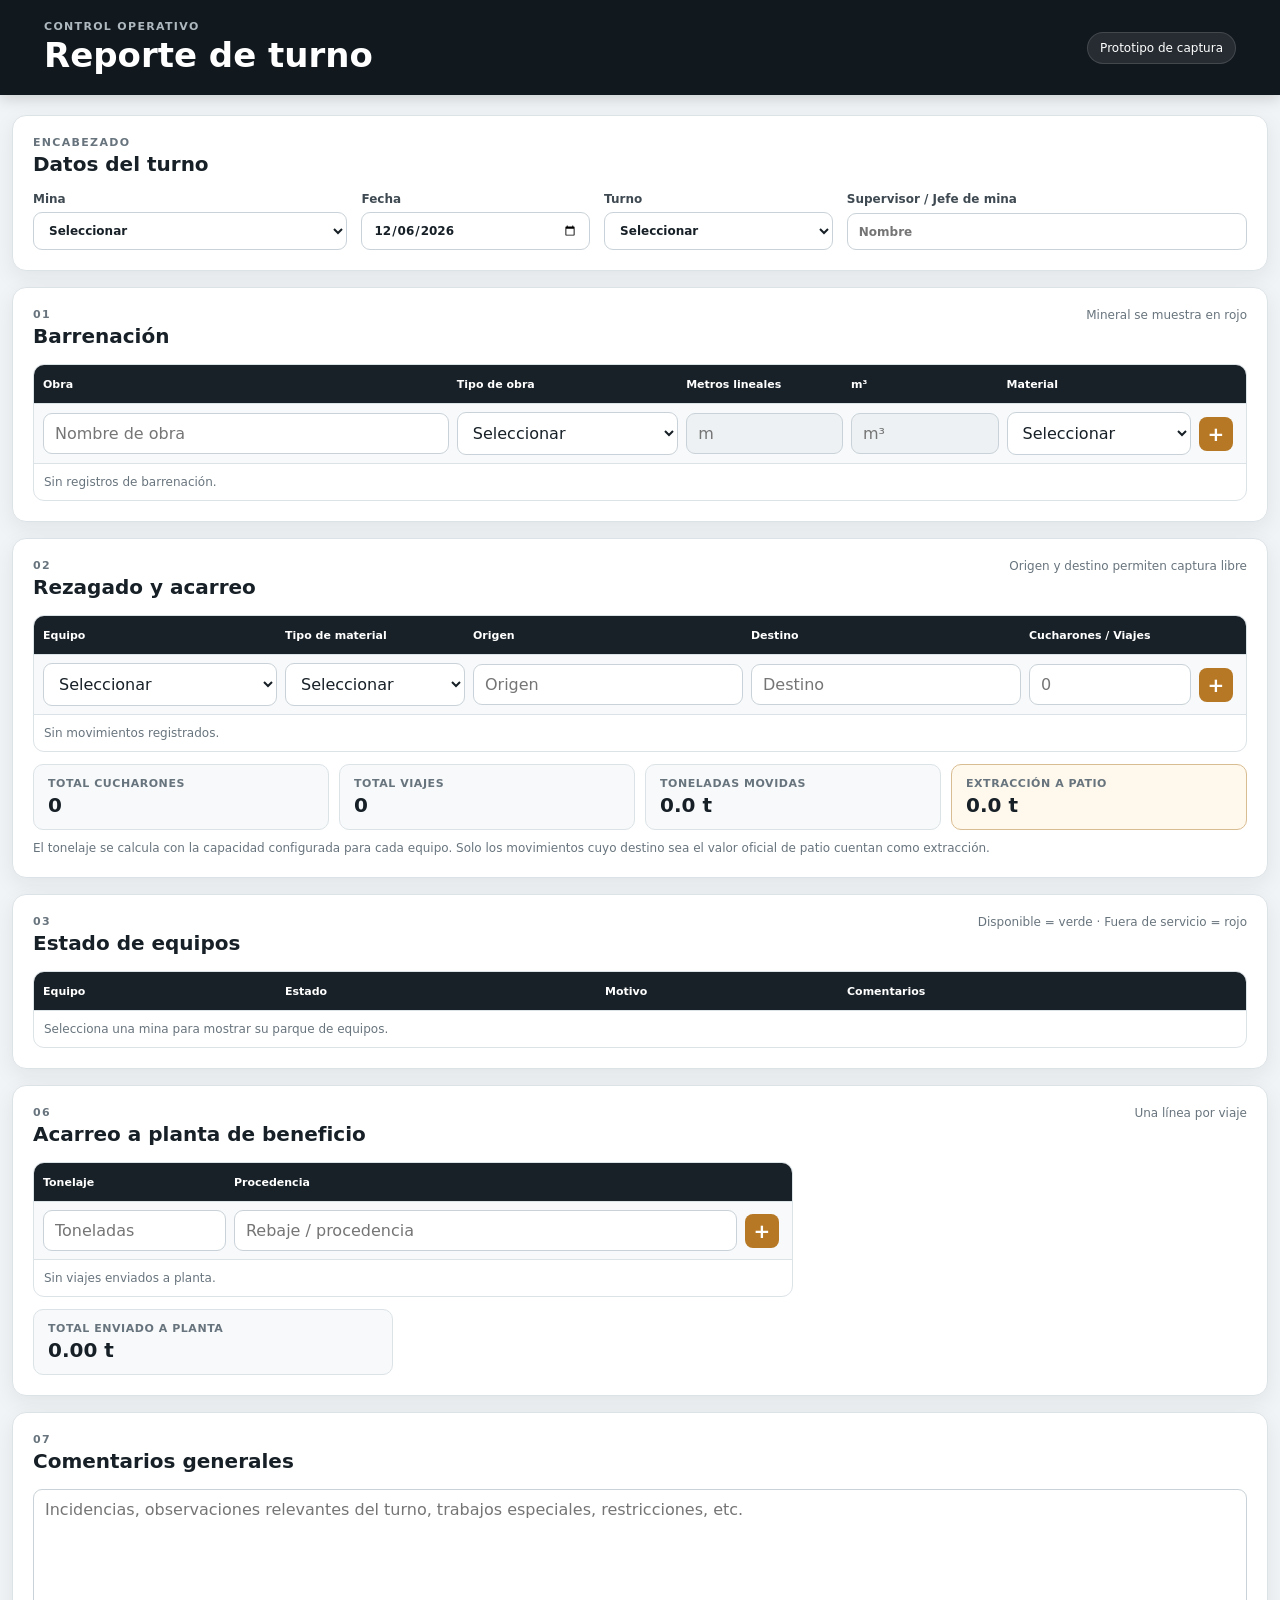
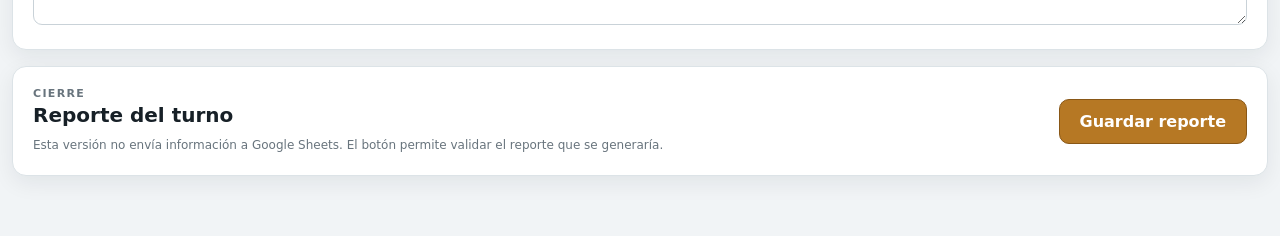
==== index.html @ 36361450 "Add files via upload" ====
<!DOCTYPE html>
<html lang="es">
<head>
  <meta charset="UTF-8" />
  <meta name="viewport" content="width=device-width, initial-scale=1.0" />
  <title>Reporte Operativo Mina</title>
  <link rel="stylesheet" href="style.css" />
</head>
<body>
  <header class="topbar">
    <div>
      <p class="eyebrow">Control operativo</p>
      <h1>Reporte de turno</h1>
    </div>
    <div class="status-pill">Prototipo de captura</div>
  </header>

  <main class="container">
    <form id="shiftReport">
      <section class="card">
        <div class="section-title">
          <div>
            <p class="eyebrow">Encabezado</p>
            <h2>Datos del turno</h2>
          </div>
        </div>

        <div class="grid four">
          <label>
            Mina
            <select id="mina" name="mina" required>
              <option value="">Seleccionar</option>
              <option value="Santa Maria">Santa Maria</option>
              <option value="Unificación/Hallazgo">Unificación/Hallazgo</option>
            </select>
          </label>

          <label>
            Fecha
            <input id="fecha" name="fecha" type="date" required />
          </label>

          <label>
            Turno
            <select id="turno" name="turno" required>
              <option value="">Seleccionar</option>
              <option value="Primero">Primero</option>
              <option value="Segundo">Segundo</option>
              <option value="Tercero">Tercero</option>
            </select>
          </label>

          <label>
            Supervisor / Jefe de mina
            <input id="responsable" name="responsable" type="text" required placeholder="Nombre" />
          </label>
        </div>
      </section>

      <section class="card">
        <div class="section-title">
          <div>
            <p class="eyebrow">01</p>
            <h2>Barrenación</h2>
          </div>
          <span class="section-note">Mineral se muestra en rojo</span>
        </div>

        <div class="capture-table">
          <div class="table-head drilling-grid">
            <span>Obra</span>
            <span>Tipo de obra</span>
            <span>Metros lineales</span>
            <span>m³</span>
            <span>Material</span>
            <span></span>
          </div>

          <div class="entry-row drilling-grid" id="drillingEntry">
            <div class="autocomplete-wrap">
              <input id="drillObra" type="text" list="obrasCatalogo" placeholder="Nombre de obra" autocomplete="off" />
            </div>

            <select id="drillTipo">
              <option value="">Seleccionar</option>
              <option>Cuele</option>
              <option>Contrapozo</option>
              <option>Tumbe</option>
              <option>Desborde</option>
            </select>

            <input id="drillMl" type="number" min="0" step="0.01" placeholder="m" disabled />
            <input id="drillM3" type="number" min="0" step="0.01" placeholder="m³" disabled />

            <select id="drillMaterial">
              <option value="">Seleccionar</option>
              <option value="Mineral">Mineral</option>
              <option value="Tepetate">Tepetate</option>
            </select>

            <button id="addDrilling" class="icon-button add" type="button" aria-label="Agregar barrenación">+</button>
          </div>

          <div id="drillingRows" class="data-rows"></div>
        </div>

        <datalist id="obrasCatalogo"></datalist>
      </section>

      <section class="card">
        <div class="section-title">
          <div>
            <p class="eyebrow">02</p>
            <h2>Rezagado y acarreo</h2>
          </div>
          <span class="section-note">Origen y destino permiten captura libre</span>
        </div>

        <div class="capture-table">
          <div class="table-head haul-grid">
            <span>Equipo</span>
            <span>Tipo de material</span>
            <span>Origen</span>
            <span>Destino</span>
            <span>Cucharones / Viajes</span>
            <span></span>
          </div>

          <div class="entry-row haul-grid" id="haulEntry">
            <select id="haulEquipo">
              <option value="">Seleccionar</option>
            </select>

            <select id="haulMaterial">
              <option value="">Seleccionar</option>
              <option value="Mineral">Mineral</option>
              <option value="Tepetate">Tepetate</option>
            </select>

            <input id="haulOrigen" type="text" list="lugaresCatalogo" placeholder="Origen" autocomplete="off" />
            <input id="haulDestino" type="text" list="lugaresCatalogo" placeholder="Destino" autocomplete="off" />
            <input id="haulMovimientos" type="number" min="1" step="1" placeholder="0" />
            <button id="addHaul" class="icon-button add" type="button" aria-label="Agregar movimiento">+</button>
          </div>

          <div id="haulRows" class="data-rows"></div>
        </div>

        <datalist id="lugaresCatalogo"></datalist>

        <div class="totals-row">
          <div>
            <span>Total cucharones</span>
            <strong id="totalBuckets">0</strong>
          </div>
          <div>
            <span>Total viajes</span>
            <strong id="totalTrips">0</strong>
          </div>
          <div>
            <span>Toneladas movidas</span>
            <strong id="totalMovedTons">0.0 t</strong>
          </div>
          <div class="extraction-total">
            <span>Extracción a patio</span>
            <strong id="totalExtraction">0.0 t</strong>
          </div>
        </div>

        <p class="helper">
          El tonelaje se calcula con la capacidad configurada para cada equipo. Solo los movimientos cuyo destino sea el valor oficial de patio cuentan como extracción.
        </p>
      </section>

      <section class="card">
        <div class="section-title">
          <div>
            <p class="eyebrow">03</p>
            <h2>Estado de equipos</h2>
          </div>
          <span class="section-note">Disponible = verde · Fuera de servicio = rojo</span>
        </div>

        <div class="equipment-table">
          <div class="table-head equipment-grid">
            <span>Equipo</span>
            <span>Estado</span>
            <span>Motivo</span>
            <span>Comentarios</span>
          </div>
          <div id="equipmentRows"></div>
        </div>
      </section>

      <section id="santaMariaOnly" class="conditional-section hidden">
        <section class="card">
          <div class="section-title">
            <div>
              <p class="eyebrow">04</p>
              <h2>Stope Mate</h2>
            </div>
            <span class="section-note">Solo Santa Maria</span>
          </div>

          <div class="metric-grid">
            <label>
              Metros barrenados en el turno
              <div class="input-unit">
                <input id="stopeTurno" type="number" min="0" step="0.01" placeholder="0.00" />
                <span>m</span>
              </div>
            </label>

            <div class="metric-readonly">
              <span>Acumulado mensual</span>
              <strong id="stopeAcumulado">0.00 m</strong>
              <small>Se calculará desde la base de datos en la versión conectada.</small>
            </div>
          </div>
        </section>

        <section class="card">
          <div class="section-title">
            <div>
              <p class="eyebrow">05</p>
              <h2>Barreno de servicio en superficie</h2>
            </div>
            <span class="section-note">Solo Santa Maria</span>
          </div>

          <div class="metric-grid">
            <label>
              Avance en el turno
              <div class="input-unit">
                <input id="serviceDrillTurno" type="number" min="0" step="0.01" placeholder="0.00" />
                <span>m</span>
              </div>
            </label>

            <div class="metric-readonly">
              <span>Avance acumulado total</span>
              <strong id="serviceDrillAcumulado">0.00 m</strong>
              <small>Se calculará desde la base de datos en la versión conectada.</small>
            </div>
          </div>
        </section>
      </section>

      <section class="card">
        <div class="section-title">
          <div>
            <p class="eyebrow">06</p>
            <h2>Acarreo a planta de beneficio</h2>
          </div>
          <span class="section-note">Una línea por viaje</span>
        </div>

        <div class="capture-table plant-table">
          <div class="table-head plant-grid">
            <span>Tonelaje</span>
            <span>Procedencia</span>
            <span></span>
          </div>

          <div class="entry-row plant-grid">
            <input id="plantTons" type="number" min="0" step="0.01" placeholder="Toneladas" />
            <input id="plantOrigin" type="text" list="obrasCatalogo" placeholder="Rebaje / procedencia" autocomplete="off" />
            <button id="addPlantHaul" class="icon-button add" type="button" aria-label="Agregar viaje">+</button>
          </div>

          <div id="plantRows" class="data-rows"></div>
        </div>

        <div class="plant-total">
          <span>Total enviado a planta</span>
          <strong id="plantTotal">0.00 t</strong>
        </div>
      </section>

      <section class="card">
        <div class="section-title">
          <div>
            <p class="eyebrow">07</p>
            <h2>Comentarios generales</h2>
          </div>
        </div>

        <textarea id="generalComments" rows="6" placeholder="Incidencias, observaciones relevantes del turno, trabajos especiales, restricciones, etc."></textarea>
      </section>

      <section class="card save-card">
        <div>
          <p class="eyebrow">Cierre</p>
          <h2>Reporte del turno</h2>
          <p class="helper">Esta versión no envía información a Google Sheets. El botón permite validar el reporte que se generaría.</p>
        </div>
        <button id="saveReport" class="primary" type="submit">Guardar reporte</button>
      </section>
    </form>
  </main>

  <script src="app.js"></script>
</body>
</html>
---- style.css ----
:root {
  --bg: #f1f4f6;
  --surface: #ffffff;
  --surface-soft: #f7f9fa;
  --text: #172027;
  --muted: #68747d;
  --line: #dce3e7;
  --line-strong: #c9d2d8;
  --accent: #b67824;
  --accent-dark: #895716;
  --danger: #b52828;
  --danger-soft: #fff2f2;
  --success: #18743a;
  --success-soft: #eef9f1;
  --mineral: #b51f27;
  --radius: 14px;
  --shadow: 0 7px 22px rgba(21, 32, 40, .07);
}

* {
  box-sizing: border-box;
}

html {
  scroll-behavior: smooth;
}

body {
  margin: 0;
  font-family: Inter, ui-sans-serif, system-ui, -apple-system, BlinkMacSystemFont, "Segoe UI", sans-serif;
  background: var(--bg);
  color: var(--text);
}

button,
input,
select,
textarea {
  font: inherit;
}

button {
  cursor: pointer;
}

.topbar {
  background: #11181e;
  color: #fff;
  padding: 20px clamp(16px, 4vw, 44px);
  display: flex;
  align-items: center;
  justify-content: space-between;
  gap: 18px;
  position: sticky;
  top: 0;
  z-index: 20;
  box-shadow: 0 4px 14px rgba(0,0,0,.15);
}

.topbar h1 {
  margin: 2px 0 0;
  font-size: clamp(23px, 3.6vw, 34px);
}

.eyebrow {
  margin: 0;
  text-transform: uppercase;
  letter-spacing: .12em;
  font-size: 11px;
  color: var(--muted);
  font-weight: 800;
}

.topbar .eyebrow {
  color: #aeb8bf;
}

.status-pill {
  background: rgba(255,255,255,.09);
  border: 1px solid rgba(255,255,255,.13);
  padding: 8px 12px;
  border-radius: 999px;
  font-size: 12px;
  white-space: nowrap;
}

.container {
  width: min(1320px, calc(100% - 24px));
  margin: 20px auto 60px;
}

.card {
  background: var(--surface);
  border: 1px solid var(--line);
  border-radius: var(--radius);
  box-shadow: var(--shadow);
  padding: 20px;
  margin-bottom: 16px;
}

.section-title {
  display: flex;
  align-items: flex-start;
  justify-content: space-between;
  gap: 14px;
  margin-bottom: 16px;
}

.section-title h2,
.save-card h2 {
  margin: 3px 0 0;
  font-size: 20px;
}

.section-note {
  color: var(--muted);
  font-size: 12px;
  text-align: right;
}

.grid {
  display: grid;
  gap: 14px;
}

.grid.four {
  grid-template-columns: 1.1fr .8fr .8fr 1.4fr;
}

label {
  display: grid;
  gap: 6px;
  font-size: 12px;
  font-weight: 800;
  color: #3e4951;
}

input,
select,
textarea {
  width: 100%;
  border: 1px solid var(--line-strong);
  border-radius: 9px;
  padding: 10px 11px;
  background: #fff;
  color: var(--text);
  outline: none;
}

textarea {
  resize: vertical;
}

input:focus,
select:focus,
textarea:focus {
  border-color: var(--accent);
  box-shadow: 0 0 0 3px rgba(182,120,36,.11);
}

input:disabled,
select:disabled {
  background: #edf1f3;
  color: #9ca7ae;
  cursor: not-allowed;
}

.capture-table,
.equipment-table {
  border: 1px solid var(--line);
  border-radius: 11px;
  overflow: hidden;
}

.table-head {
  background: #182127;
  color: white;
  min-height: 38px;
  display: grid;
  align-items: center;
  gap: 8px;
  padding: 7px 9px;
  font-size: 11px;
  font-weight: 800;
}

.entry-row,
.data-row,
.equipment-row {
  display: grid;
  align-items: center;
  gap: 8px;
  padding: 8px 9px;
  border-top: 1px solid var(--line);
}

.entry-row {
  background: var(--surface-soft);
}

.drilling-grid {
  grid-template-columns: minmax(190px, 2.2fr) minmax(120px, 1.2fr) minmax(105px, .85fr) minmax(95px, .8fr) minmax(110px, 1fr) 38px;
}

.haul-grid {
  grid-template-columns: minmax(150px, 1.3fr) minmax(120px, 1fr) minmax(170px, 1.5fr) minmax(170px, 1.5fr) minmax(115px, .9fr) 38px;
}

.equipment-grid {
  grid-template-columns: minmax(150px, 1.2fr) minmax(245px, 1.6fr) minmax(170px, 1.2fr) minmax(220px, 2fr);
}

.plant-grid {
  grid-template-columns: minmax(120px, .8fr) minmax(240px, 2.2fr) 38px;
}

.plant-table {
  max-width: 760px;
}

.data-row {
  background: white;
  font-size: 13px;
}

.data-row.mineral-row {
  color: var(--mineral);
  font-weight: 700;
}

.icon-button {
  width: 34px;
  height: 34px;
  border-radius: 8px;
  display: grid;
  place-items: center;
  font-weight: 900;
  border: none;
}

.icon-button.add {
  background: var(--accent);
  color: white;
  font-size: 20px;
}

.icon-button.delete {
  background: transparent;
  color: var(--danger);
  font-size: 18px;
}

.icon-button:hover {
  filter: brightness(.94);
}

.data-cell-muted {
  color: var(--muted);
}

.totals-row {
  display: grid;
  grid-template-columns: repeat(4, 1fr);
  gap: 10px;
  margin-top: 12px;
}

.totals-row > div,
.plant-total,
.metric-readonly {
  border: 1px solid var(--line);
  border-radius: 10px;
  background: var(--surface-soft);
  padding: 12px 14px;
}

.totals-row span,
.plant-total span,
.metric-readonly span {
  display: block;
  color: var(--muted);
  font-size: 11px;
  font-weight: 800;
  text-transform: uppercase;
  letter-spacing: .05em;
}

.totals-row strong,
.plant-total strong,
.metric-readonly strong {
  display: block;
  margin-top: 3px;
  font-size: 20px;
}

.extraction-total {
  border-color: #d9bd92 !important;
  background: #fff8ec !important;
}

.helper {
  color: var(--muted);
  font-size: 12px;
  margin: 10px 0 0;
  line-height: 1.45;
}

.radio-group {
  display: flex;
  flex-wrap: wrap;
  gap: 12px;
}

.radio-option {
  display: inline-flex;
  align-items: center;
  gap: 5px;
  font-size: 12px;
  font-weight: 800;
  cursor: pointer;
}

.radio-option input {
  width: auto;
  margin: 0;
}

.equipment-row {
  transition: background .15s ease, color .15s ease;
}

.equipment-row.available {
  background: var(--success-soft);
  color: var(--success);
}

.equipment-row.out {
  background: var(--danger-soft);
  color: var(--danger);
}

.equipment-row .equipment-name {
  font-weight: 900;
}

.equipment-row.available select,
.equipment-row.available input,
.equipment-row.out select,
.equipment-row.out input {
  color: inherit;
}

.metric-grid {
  display: grid;
  grid-template-columns: minmax(220px, 1fr) minmax(220px, 1fr);
  gap: 14px;
  max-width: 760px;
}

.input-unit {
  display: flex;
  align-items: stretch;
}

.input-unit input {
  border-radius: 9px 0 0 9px;
}

.input-unit span {
  display: grid;
  place-items: center;
  min-width: 46px;
  padding: 0 10px;
  border: 1px solid var(--line-strong);
  border-left: 0;
  border-radius: 0 9px 9px 0;
  background: #eef2f4;
  color: var(--muted);
}

.metric-readonly small {
  display: block;
  margin-top: 4px;
  color: var(--muted);
  line-height: 1.35;
}

.plant-total {
  max-width: 360px;
  margin-top: 12px;
}

.save-card {
  display: flex;
  justify-content: space-between;
  align-items: center;
  gap: 18px;
}

.primary {
  border: 1px solid var(--accent-dark);
  background: var(--accent);
  color: white;
  border-radius: 10px;
  padding: 12px 20px;
  font-weight: 900;
  min-width: 180px;
}

.primary:hover {
  background: var(--accent-dark);
}

.hidden {
  display: none !important;
}

.empty-state {
  color: var(--muted);
  font-size: 12px;
  padding: 11px 10px;
  border-top: 1px solid var(--line);
}

@media (max-width: 980px) {
  .grid.four {
    grid-template-columns: repeat(2, 1fr);
  }

  .capture-table,
  .equipment-table {
    overflow-x: auto;
  }

  .drilling-grid {
    min-width: 900px;
  }

  .haul-grid {
    min-width: 1040px;
  }

  .equipment-grid {
    min-width: 900px;
  }

  .totals-row {
    grid-template-columns: repeat(2, 1fr);
  }
}

@media (max-width: 620px) {
  .topbar {
    position: static;
    align-items: flex-start;
  }

  .container {
    width: min(100% - 16px, 1320px);
    margin-top: 10px;
  }

  .card {
    padding: 14px;
    border-radius: 11px;
  }

  .grid.four,
  .metric-grid,
  .totals-row {
    grid-template-columns: 1fr;
  }

  .section-title {
    align-items: flex-start;
    flex-direction: column;
  }

  .section-note {
    text-align: left;
  }

  .save-card {
    align-items: stretch;
    flex-direction: column;
  }

  .primary {
    width: 100%;
  }

  .status-pill {
    display: none;
  }
}
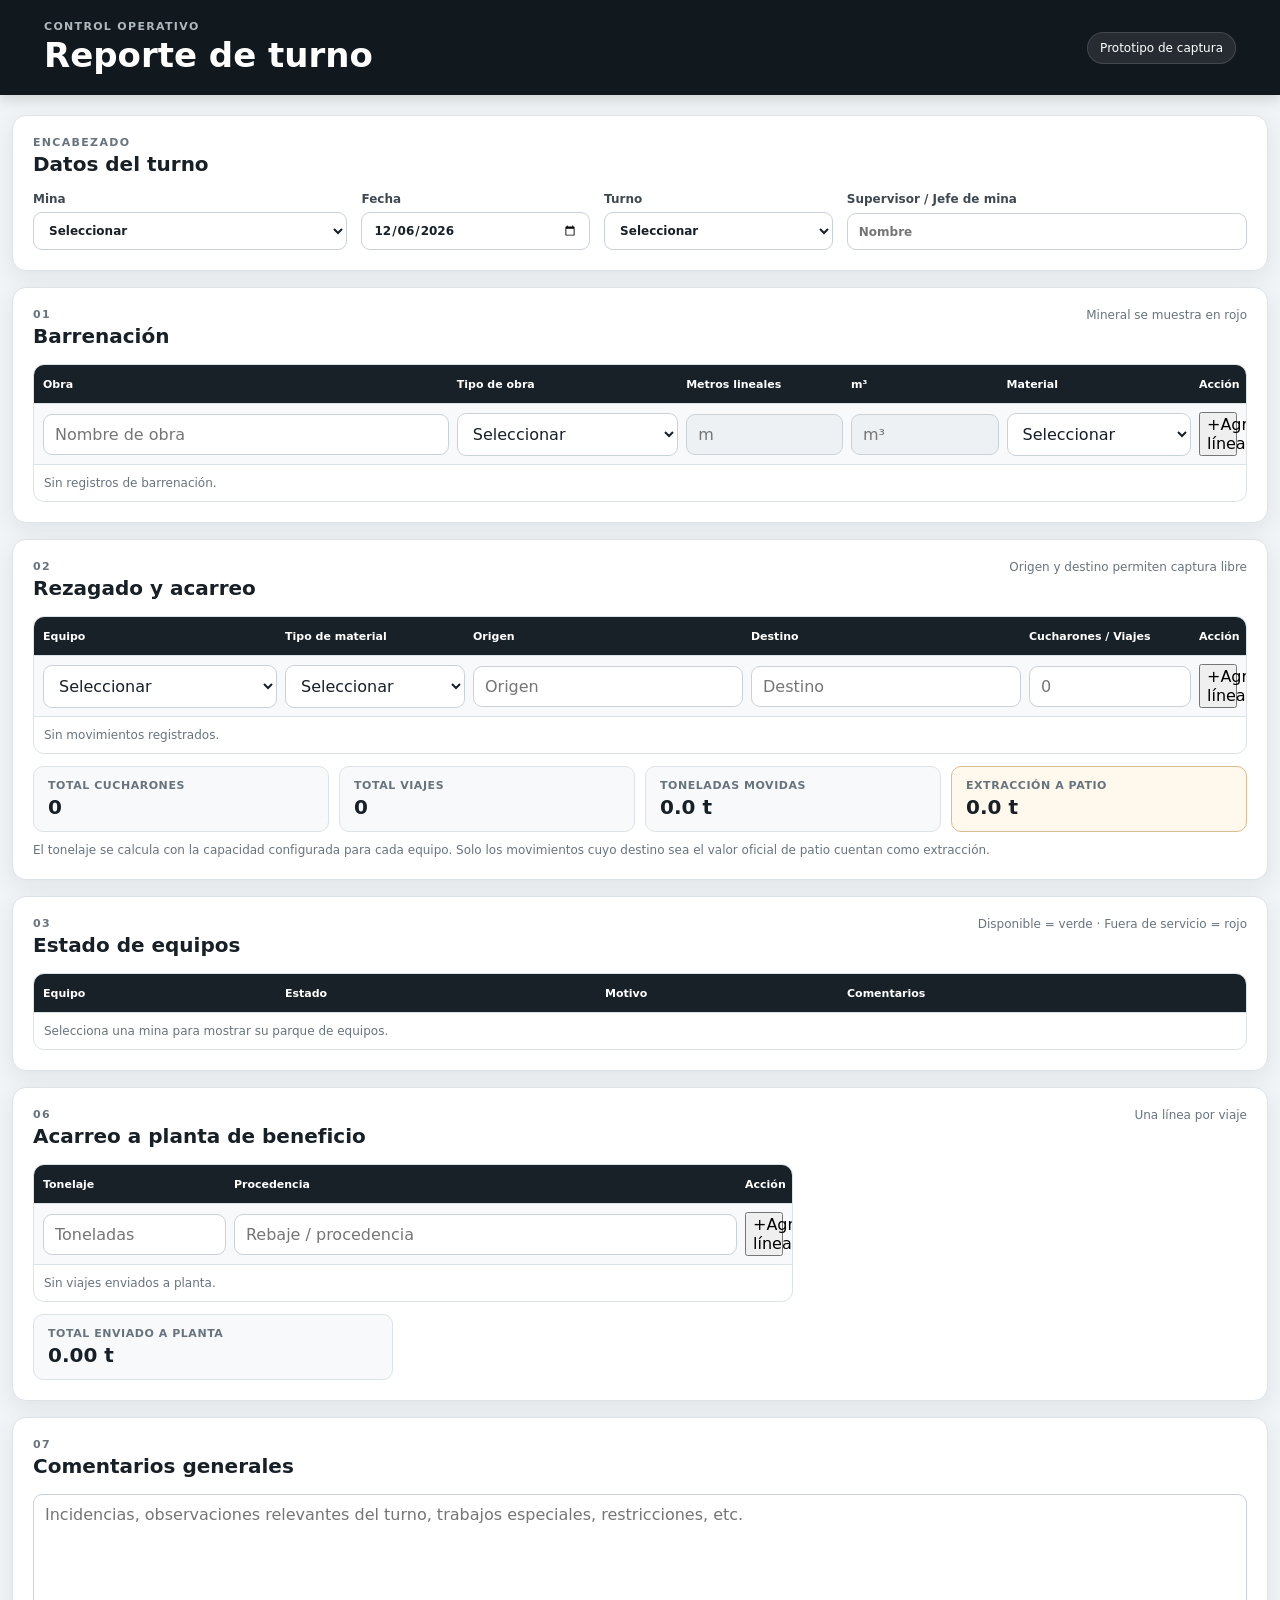
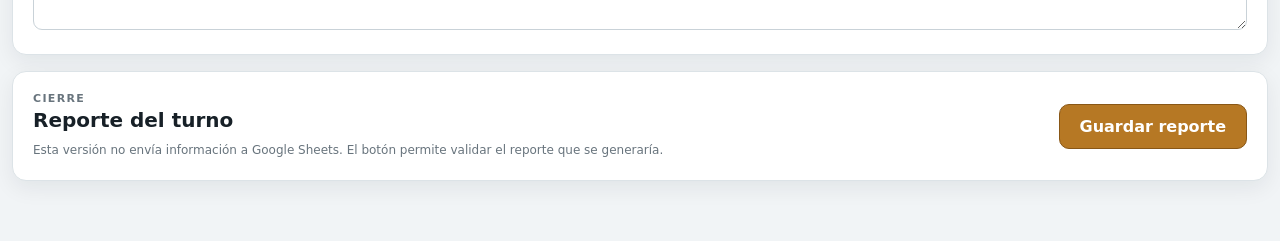
==== commit b2a123bd: "Update index.html" ====
--- a/index.html
+++ b/index.html
@@ -4,7 +4,7 @@
   <meta charset="UTF-8" />
   <meta name="viewport" content="width=device-width, initial-scale=1.0" />
   <title>Reporte Operativo Mina</title>
-  <link rel="stylesheet" href="style.css" />
+  <link rel="stylesheet" href="style.css?v=3" />
 </head>
 <body>
   <header class="topbar">
@@ -73,7 +73,7 @@
             <span>Metros lineales</span>
             <span>m³</span>
             <span>Material</span>
-            <span></span>
+            <span>Acción</span>
           </div>
 
           <div class="entry-row drilling-grid" id="drillingEntry">
@@ -98,7 +98,7 @@
               <option value="Tepetate">Tepetate</option>
             </select>
 
-            <button id="addDrilling" class="icon-button add" type="button" aria-label="Agregar barrenación">+</button>
+            <button id="addDrilling" class="add-line-button" type="button"><span class="plus">+</span><span>Agregar línea</span></button>
           </div>
 
           <div id="drillingRows" class="data-rows"></div>
@@ -123,7 +123,7 @@
             <span>Origen</span>
             <span>Destino</span>
             <span>Cucharones / Viajes</span>
-            <span></span>
+            <span>Acción</span>
           </div>
 
           <div class="entry-row haul-grid" id="haulEntry">
@@ -140,7 +140,7 @@
             <input id="haulOrigen" type="text" list="lugaresCatalogo" placeholder="Origen" autocomplete="off" />
             <input id="haulDestino" type="text" list="lugaresCatalogo" placeholder="Destino" autocomplete="off" />
             <input id="haulMovimientos" type="number" min="1" step="1" placeholder="0" />
-            <button id="addHaul" class="icon-button add" type="button" aria-label="Agregar movimiento">+</button>
+            <button id="addHaul" class="add-line-button" type="button"><span class="plus">+</span><span>Agregar línea</span></button>
           </div>
 
           <div id="haulRows" class="data-rows"></div>
@@ -259,13 +259,13 @@
           <div class="table-head plant-grid">
             <span>Tonelaje</span>
             <span>Procedencia</span>
-            <span></span>
+            <span>Acción</span>
           </div>
 
           <div class="entry-row plant-grid">
             <input id="plantTons" type="number" min="0" step="0.01" placeholder="Toneladas" />
             <input id="plantOrigin" type="text" list="obrasCatalogo" placeholder="Rebaje / procedencia" autocomplete="off" />
-            <button id="addPlantHaul" class="icon-button add" type="button" aria-label="Agregar viaje">+</button>
+            <button id="addPlantHaul" class="add-line-button" type="button"><span class="plus">+</span><span>Agregar línea</span></button>
           </div>
 
           <div id="plantRows" class="data-rows"></div>
@@ -299,6 +299,6 @@
     </form>
   </main>
 
-  <script src="app.js"></script>
+  <script src="app.js?v=3"></script>
 </body>
 </html>
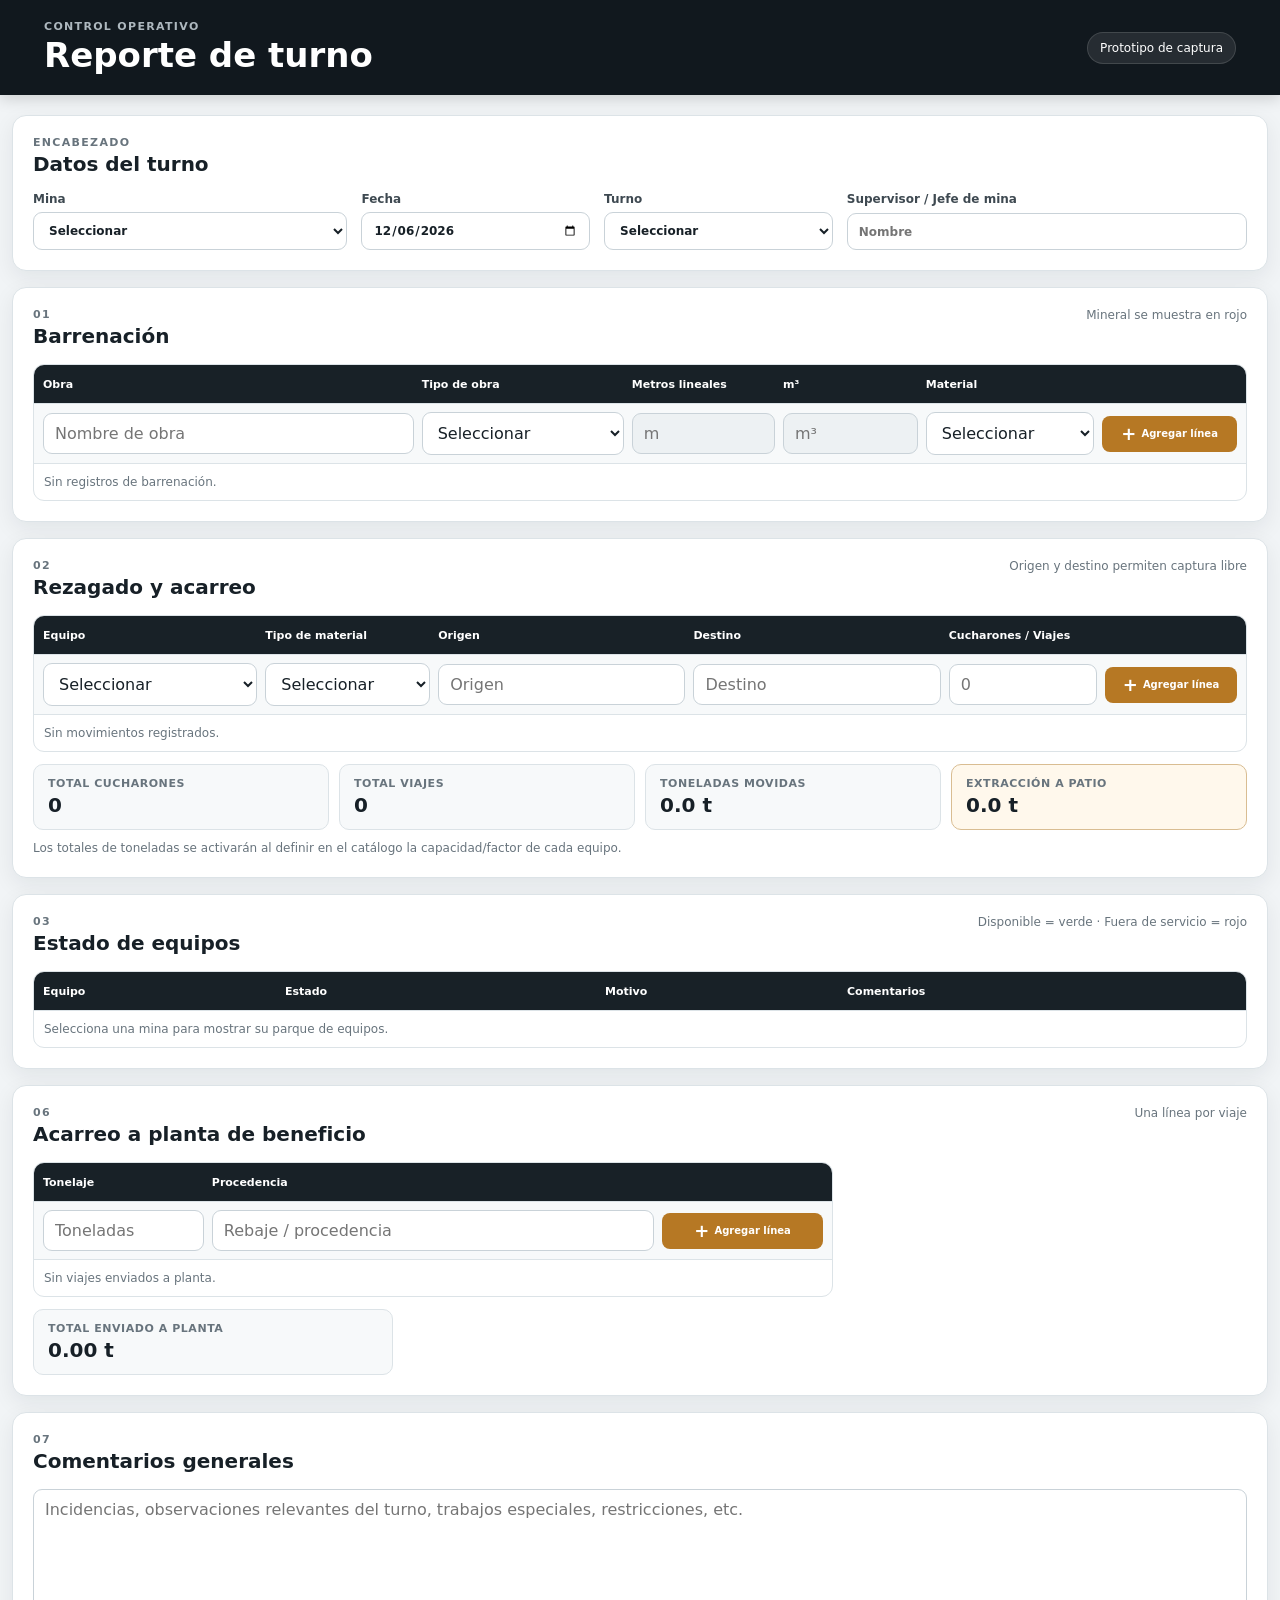
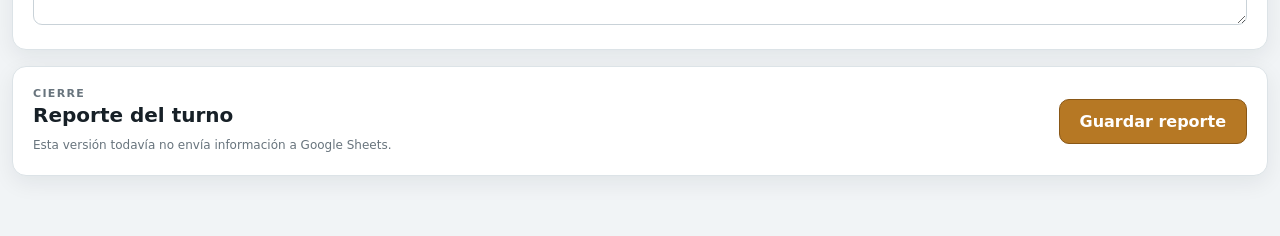
==== commit f5da2220: "Add files via upload" ====
--- a/index.html
+++ b/index.html
@@ -4,7 +4,7 @@
   <meta charset="UTF-8" />
   <meta name="viewport" content="width=device-width, initial-scale=1.0" />
   <title>Reporte Operativo Mina</title>
-  <link rel="stylesheet" href="style.css?v=3" />
+  <link rel="stylesheet" href="style.css?v=4" />
 </head>
 <body>
   <header class="topbar">
@@ -73,13 +73,11 @@
             <span>Metros lineales</span>
             <span>m³</span>
             <span>Material</span>
-            <span>Acción</span>
+            <span></span>
           </div>
 
           <div class="entry-row drilling-grid" id="drillingEntry">
-            <div class="autocomplete-wrap">
-              <input id="drillObra" type="text" list="obrasCatalogo" placeholder="Nombre de obra" autocomplete="off" />
-            </div>
+            <input id="drillObra" type="text" list="obrasCatalogo" placeholder="Nombre de obra" autocomplete="off" />
 
             <select id="drillTipo">
               <option value="">Seleccionar</option>
@@ -98,7 +96,10 @@
               <option value="Tepetate">Tepetate</option>
             </select>
 
-            <button id="addDrilling" class="add-line-button" type="button"><span class="plus">+</span><span>Agregar línea</span></button>
+            <button id="addDrilling" class="add-line-button" type="button">
+              <span class="plus">+</span>
+              <span class="add-label">Agregar línea</span>
+            </button>
           </div>
 
           <div id="drillingRows" class="data-rows"></div>
@@ -123,7 +124,7 @@
             <span>Origen</span>
             <span>Destino</span>
             <span>Cucharones / Viajes</span>
-            <span>Acción</span>
+            <span></span>
           </div>
 
           <div class="entry-row haul-grid" id="haulEntry">
@@ -140,7 +141,11 @@
             <input id="haulOrigen" type="text" list="lugaresCatalogo" placeholder="Origen" autocomplete="off" />
             <input id="haulDestino" type="text" list="lugaresCatalogo" placeholder="Destino" autocomplete="off" />
             <input id="haulMovimientos" type="number" min="1" step="1" placeholder="0" />
-            <button id="addHaul" class="add-line-button" type="button"><span class="plus">+</span><span>Agregar línea</span></button>
+
+            <button id="addHaul" class="add-line-button" type="button">
+              <span class="plus">+</span>
+              <span class="add-label">Agregar línea</span>
+            </button>
           </div>
 
           <div id="haulRows" class="data-rows"></div>
@@ -159,16 +164,16 @@
           </div>
           <div>
             <span>Toneladas movidas</span>
-            <strong id="totalMovedTons">0.0 t</strong>
+            <strong id="totalMovedTons">—</strong>
           </div>
           <div class="extraction-total">
             <span>Extracción a patio</span>
-            <strong id="totalExtraction">0.0 t</strong>
+            <strong id="totalExtraction">—</strong>
           </div>
         </div>
 
         <p class="helper">
-          El tonelaje se calcula con la capacidad configurada para cada equipo. Solo los movimientos cuyo destino sea el valor oficial de patio cuentan como extracción.
+          Los totales de toneladas se activarán al definir en el catálogo la capacidad/factor de cada equipo.
         </p>
       </section>
 
@@ -259,13 +264,17 @@
           <div class="table-head plant-grid">
             <span>Tonelaje</span>
             <span>Procedencia</span>
-            <span>Acción</span>
+            <span></span>
           </div>
 
           <div class="entry-row plant-grid">
             <input id="plantTons" type="number" min="0" step="0.01" placeholder="Toneladas" />
             <input id="plantOrigin" type="text" list="obrasCatalogo" placeholder="Rebaje / procedencia" autocomplete="off" />
-            <button id="addPlantHaul" class="add-line-button" type="button"><span class="plus">+</span><span>Agregar línea</span></button>
+
+            <button id="addPlantHaul" class="add-line-button" type="button">
+              <span class="plus">+</span>
+              <span class="add-label">Agregar línea</span>
+            </button>
           </div>
 
           <div id="plantRows" class="data-rows"></div>
@@ -292,13 +301,13 @@
         <div>
           <p class="eyebrow">Cierre</p>
           <h2>Reporte del turno</h2>
-          <p class="helper">Esta versión no envía información a Google Sheets. El botón permite validar el reporte que se generaría.</p>
+          <p class="helper">Esta versión todavía no envía información a Google Sheets.</p>
         </div>
         <button id="saveReport" class="primary" type="submit">Guardar reporte</button>
       </section>
     </form>
   </main>
 
-  <script src="app.js?v=3"></script>
+  <script src="app.js?v=4"></script>
 </body>
 </html>
--- a/style.css
+++ b/style.css
@@ -17,13 +17,9 @@
   --shadow: 0 7px 22px rgba(21, 32, 40, .07);
 }
 
-* {
-  box-sizing: border-box;
-}
-
-html {
-  scroll-behavior: smooth;
-}
+* { box-sizing: border-box; }
+
+html { scroll-behavior: smooth; }
 
 body {
   margin: 0;
@@ -32,16 +28,8 @@
   color: var(--text);
 }
 
-button,
-input,
-select,
-textarea {
-  font: inherit;
-}
-
-button {
-  cursor: pointer;
-}
+button, input, select, textarea { font: inherit; }
+button { cursor: pointer; }
 
 .topbar {
   background: #11181e;
@@ -71,9 +59,7 @@
   font-weight: 800;
 }
 
-.topbar .eyebrow {
-  color: #aeb8bf;
-}
+.topbar .eyebrow { color: #aeb8bf; }
 
 .status-pill {
   background: rgba(255,255,255,.09);
@@ -106,8 +92,7 @@
   margin-bottom: 16px;
 }
 
-.section-title h2,
-.save-card h2 {
+.section-title h2, .save-card h2 {
   margin: 3px 0 0;
   font-size: 20px;
 }
@@ -135,9 +120,7 @@
   color: #3e4951;
 }
 
-input,
-select,
-textarea {
+input, select, textarea {
   width: 100%;
   border: 1px solid var(--line-strong);
   border-radius: 9px;
@@ -147,29 +130,24 @@
   outline: none;
 }
 
-textarea {
-  resize: vertical;
-}
-
-input:focus,
-select:focus,
-textarea:focus {
+textarea { resize: vertical; }
+
+input:focus, select:focus, textarea:focus {
   border-color: var(--accent);
   box-shadow: 0 0 0 3px rgba(182,120,36,.11);
 }
 
-input:disabled,
-select:disabled {
+input:disabled, select:disabled {
   background: #edf1f3;
   color: #9ca7ae;
   cursor: not-allowed;
 }
 
-.capture-table,
-.equipment-table {
+.capture-table, .equipment-table {
   border: 1px solid var(--line);
   border-radius: 11px;
-  overflow: hidden;
+  overflow-x: auto;
+  overflow-y: hidden;
 }
 
 .table-head {
@@ -184,9 +162,7 @@
   font-weight: 800;
 }
 
-.entry-row,
-.data-row,
-.equipment-row {
+.entry-row, .data-row, .equipment-row {
   display: grid;
   align-items: center;
   gap: 8px;
@@ -194,68 +170,73 @@
   border-top: 1px solid var(--line);
 }
 
-.entry-row {
-  background: var(--surface-soft);
-}
+.entry-row { background: var(--surface-soft); }
 
 .drilling-grid {
-  grid-template-columns: minmax(190px, 2.2fr) minmax(120px, 1.2fr) minmax(105px, .85fr) minmax(95px, .8fr) minmax(110px, 1fr) 38px;
+  grid-template-columns: minmax(190px, 2.2fr) minmax(120px, 1.2fr) minmax(105px, .85fr) minmax(95px, .8fr) minmax(110px, 1fr) minmax(120px, .8fr);
+  min-width: 980px;
 }
 
 .haul-grid {
-  grid-template-columns: minmax(150px, 1.3fr) minmax(120px, 1fr) minmax(170px, 1.5fr) minmax(170px, 1.5fr) minmax(115px, .9fr) 38px;
+  grid-template-columns: minmax(150px, 1.3fr) minmax(120px, 1fr) minmax(170px, 1.5fr) minmax(170px, 1.5fr) minmax(115px, .9fr) minmax(120px, .8fr);
+  min-width: 1080px;
 }
 
 .equipment-grid {
   grid-template-columns: minmax(150px, 1.2fr) minmax(245px, 1.6fr) minmax(170px, 1.2fr) minmax(220px, 2fr);
+  min-width: 900px;
 }
 
 .plant-grid {
-  grid-template-columns: minmax(120px, .8fr) minmax(240px, 2.2fr) 38px;
-}
-
-.plant-table {
-  max-width: 760px;
-}
+  grid-template-columns: minmax(120px, .8fr) minmax(240px, 2.2fr) minmax(120px, .8fr);
+  min-width: 540px;
+}
+
+.plant-table { max-width: 800px; }
 
 .data-row {
   background: white;
   font-size: 13px;
 }
 
-.data-row.mineral-row {
+.data-row.mineral-row,
+.entry-row.mineral-row {
   color: var(--mineral);
   font-weight: 700;
 }
 
-.icon-button {
-  width: 34px;
-  height: 34px;
-  border-radius: 8px;
-  display: grid;
-  place-items: center;
-  font-weight: 900;
+.add-line-button {
   border: none;
-}
-
-.icon-button.add {
   background: var(--accent);
   color: white;
-  font-size: 20px;
-}
-
-.icon-button.delete {
+  border-radius: 8px;
+  min-height: 36px;
+  padding: 7px 9px;
+  display: inline-flex;
+  align-items: center;
+  justify-content: center;
+  gap: 5px;
+  font-weight: 800;
+}
+
+.add-line-button:hover { background: var(--accent-dark); }
+
+.plus {
+  font-size: 18px;
+  line-height: 1;
+}
+
+.add-label {
+  font-size: 10px;
+  white-space: nowrap;
+}
+
+.delete-button {
+  border: none;
   background: transparent;
   color: var(--danger);
-  font-size: 18px;
-}
-
-.icon-button:hover {
-  filter: brightness(.94);
-}
-
-.data-cell-muted {
-  color: var(--muted);
+  font-size: 20px;
+  font-weight: 900;
 }
 
 .totals-row {
@@ -265,18 +246,14 @@
   margin-top: 12px;
 }
 
-.totals-row > div,
-.plant-total,
-.metric-readonly {
+.totals-row > div, .plant-total, .metric-readonly {
   border: 1px solid var(--line);
   border-radius: 10px;
   background: var(--surface-soft);
   padding: 12px 14px;
 }
 
-.totals-row span,
-.plant-total span,
-.metric-readonly span {
+.totals-row span, .plant-total span, .metric-readonly span {
   display: block;
   color: var(--muted);
   font-size: 11px;
@@ -285,9 +262,7 @@
   letter-spacing: .05em;
 }
 
-.totals-row strong,
-.plant-total strong,
-.metric-readonly strong {
+.totals-row strong, .plant-total strong, .metric-readonly strong {
   display: block;
   margin-top: 3px;
   font-size: 20px;
@@ -339,9 +314,7 @@
   color: var(--danger);
 }
 
-.equipment-row .equipment-name {
-  font-weight: 900;
-}
+.equipment-row .equipment-name { font-weight: 900; }
 
 .equipment-row.available select,
 .equipment-row.available input,
@@ -362,9 +335,7 @@
   align-items: stretch;
 }
 
-.input-unit input {
-  border-radius: 9px 0 0 9px;
-}
+.input-unit input { border-radius: 9px 0 0 9px; }
 
 .input-unit span {
   display: grid;
@@ -407,13 +378,9 @@
   min-width: 180px;
 }
 
-.primary:hover {
-  background: var(--accent-dark);
-}
-
-.hidden {
-  display: none !important;
-}
+.primary:hover { background: var(--accent-dark); }
+
+.hidden { display: none !important; }
 
 .empty-state {
   color: var(--muted);
@@ -422,31 +389,19 @@
   border-top: 1px solid var(--line);
 }
 
+.catalog-error {
+  background: #fff1f1;
+  border: 1px solid #e9bebe;
+  color: #8d2020;
+  padding: 10px 12px;
+  border-radius: 9px;
+  margin-bottom: 16px;
+  font-size: 13px;
+}
+
 @media (max-width: 980px) {
-  .grid.four {
-    grid-template-columns: repeat(2, 1fr);
-  }
-
-  .capture-table,
-  .equipment-table {
-    overflow-x: auto;
-  }
-
-  .drilling-grid {
-    min-width: 900px;
-  }
-
-  .haul-grid {
-    min-width: 1040px;
-  }
-
-  .equipment-grid {
-    min-width: 900px;
-  }
-
-  .totals-row {
-    grid-template-columns: repeat(2, 1fr);
-  }
+  .grid.four { grid-template-columns: repeat(2, 1fr); }
+  .totals-row { grid-template-columns: repeat(2, 1fr); }
 }
 
 @media (max-width: 620px) {
@@ -465,9 +420,7 @@
     border-radius: 11px;
   }
 
-  .grid.four,
-  .metric-grid,
-  .totals-row {
+  .grid.four, .metric-grid, .totals-row {
     grid-template-columns: 1fr;
   }
 
@@ -476,20 +429,14 @@
     flex-direction: column;
   }
 
-  .section-note {
-    text-align: left;
-  }
+  .section-note { text-align: left; }
 
   .save-card {
     align-items: stretch;
     flex-direction: column;
   }
 
-  .primary {
-    width: 100%;
-  }
-
-  .status-pill {
-    display: none;
-  }
-}
+  .primary { width: 100%; }
+
+  .status-pill { display: none; }
+}
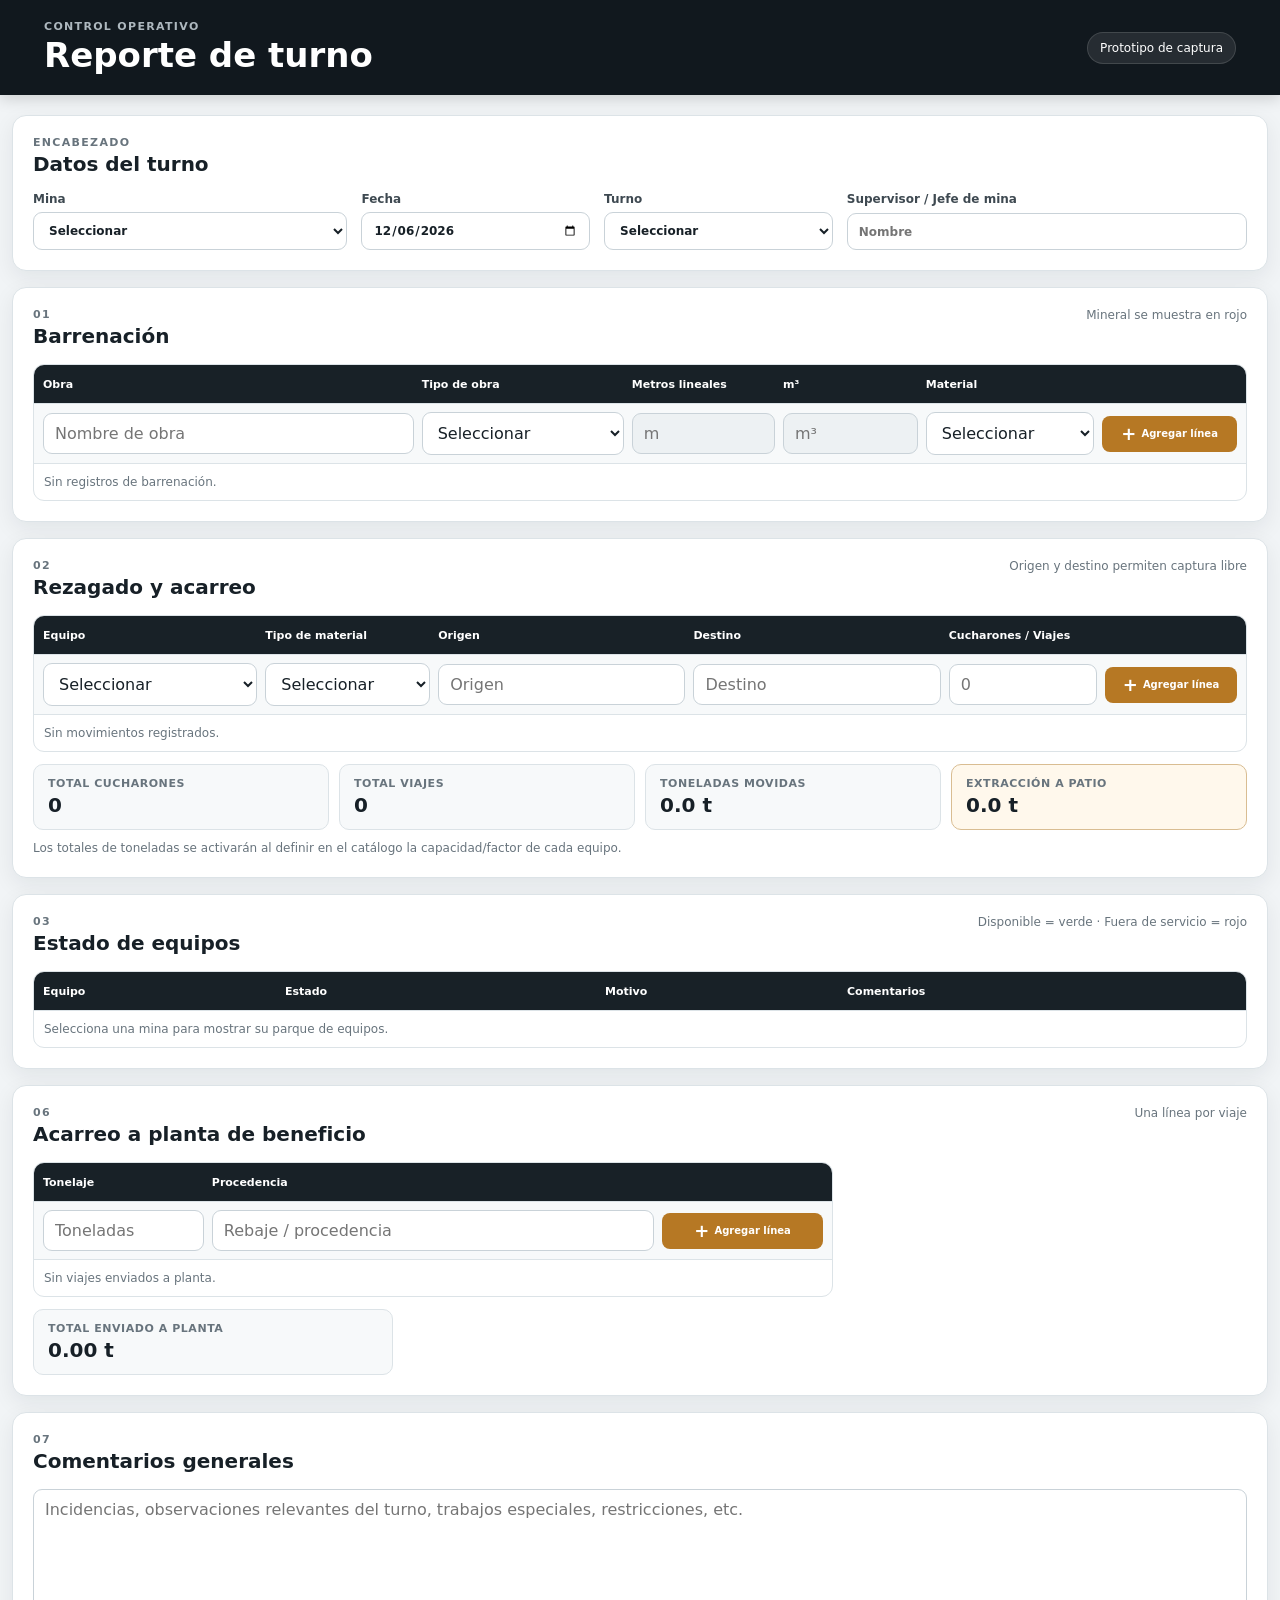
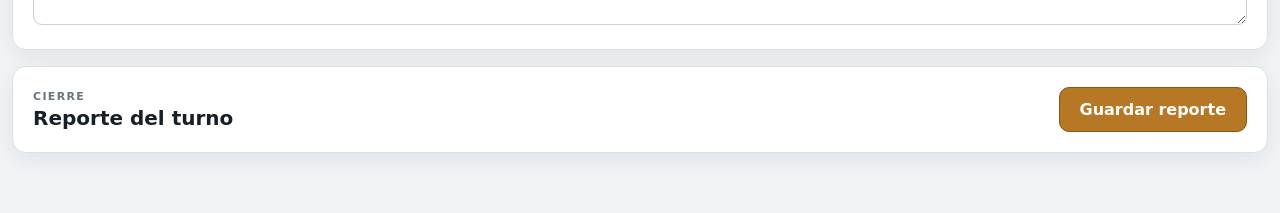
==== commit e7d9369b: "Add files via upload" ====
--- a/index.html
+++ b/index.html
@@ -301,13 +301,12 @@
         <div>
           <p class="eyebrow">Cierre</p>
           <h2>Reporte del turno</h2>
-          <p class="helper">Esta versión todavía no envía información a Google Sheets.</p>
         </div>
         <button id="saveReport" class="primary" type="submit">Guardar reporte</button>
       </section>
     </form>
   </main>
 
-  <script src="app.js?v=4"></script>
+  <script src="app.js?v=5"></script>
 </body>
 </html>
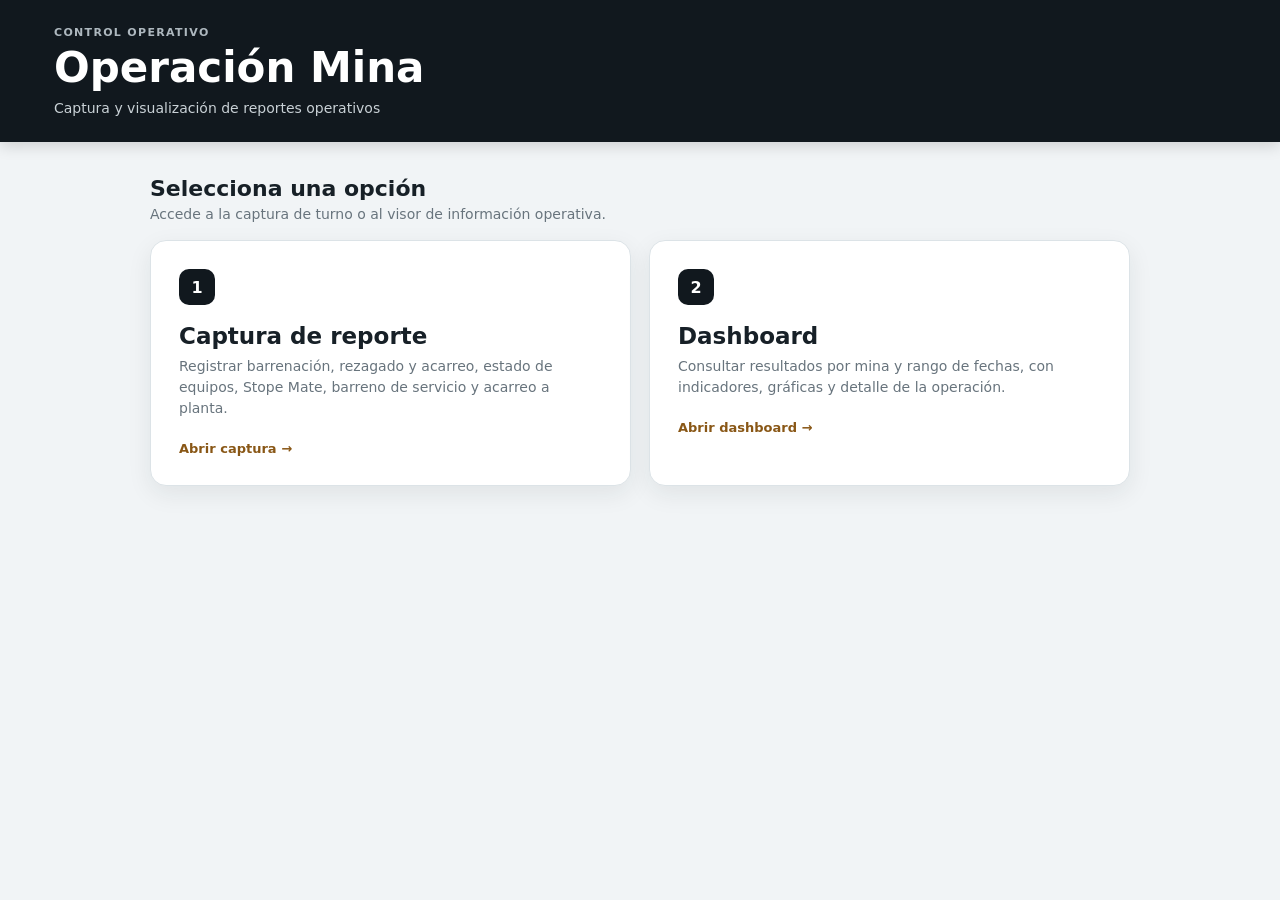
==== commit 96383361: "Add files via upload" ====
--- a/index.html
+++ b/index.html
@@ -3,310 +3,121 @@
 <head>
   <meta charset="UTF-8" />
   <meta name="viewport" content="width=device-width, initial-scale=1.0" />
-  <title>Reporte Operativo Mina</title>
-  <link rel="stylesheet" href="style.css?v=4" />
+  <title>Operación Mina</title>
+  <style>
+    :root {
+      --bg: #f1f4f6;
+      --surface: #ffffff;
+      --text: #172027;
+      --muted: #68747d;
+      --line: #dce3e7;
+      --dark: #11181e;
+      --accent: #b67824;
+      --accent-dark: #895716;
+      --radius: 16px;
+      --shadow: 0 8px 24px rgba(21, 32, 40, .08);
+    }
+    * { box-sizing: border-box; }
+    body {
+      margin: 0;
+      min-height: 100vh;
+      font-family: Inter, ui-sans-serif, system-ui, -apple-system, BlinkMacSystemFont, "Segoe UI", sans-serif;
+      background: var(--bg);
+      color: var(--text);
+    }
+    .topbar {
+      background: var(--dark);
+      color: white;
+      padding: 26px clamp(18px, 5vw, 54px);
+      box-shadow: 0 4px 14px rgba(0, 0, 0, .15);
+    }
+    .eyebrow {
+      margin: 0 0 4px;
+      text-transform: uppercase;
+      letter-spacing: .12em;
+      font-size: 11px;
+      color: #aeb8bf;
+      font-weight: 800;
+    }
+    h1 { margin: 0; font-size: clamp(28px, 5vw, 42px); }
+    .subtitle { margin: 8px 0 0; color: #c9d1d6; font-size: 14px; }
+    main { width: min(980px, calc(100% - 24px)); margin: 34px auto 60px; }
+    .intro { margin-bottom: 18px; }
+    .intro h2 { margin: 0 0 5px; font-size: 22px; }
+    .intro p { margin: 0; color: var(--muted); font-size: 14px; }
+    .menu-grid { display: grid; grid-template-columns: repeat(2, 1fr); gap: 18px; }
+    .menu-card {
+      display: block;
+      text-decoration: none;
+      color: inherit;
+      background: var(--surface);
+      border: 1px solid var(--line);
+      border-radius: var(--radius);
+      box-shadow: var(--shadow);
+      padding: 28px;
+      transition: transform .15s ease, box-shadow .15s ease, border-color .15s ease;
+    }
+    .menu-card:hover {
+      transform: translateY(-2px);
+      box-shadow: 0 11px 30px rgba(21, 32, 40, .12);
+      border-color: #c8d1d7;
+    }
+    .menu-card .number {
+      display: inline-flex;
+      align-items: center;
+      justify-content: center;
+      width: 36px;
+      height: 36px;
+      border-radius: 10px;
+      background: var(--dark);
+      color: white;
+      font-weight: 900;
+      margin-bottom: 18px;
+    }
+    .menu-card h3 { margin: 0 0 7px; font-size: 23px; }
+    .menu-card p { margin: 0; color: var(--muted); line-height: 1.5; font-size: 14px; }
+    .menu-card .action {
+      display: inline-block;
+      margin-top: 22px;
+      color: var(--accent-dark);
+      font-weight: 900;
+      font-size: 13px;
+    }
+    @media (max-width: 700px) {
+      main { margin-top: 18px; }
+      .menu-grid { grid-template-columns: 1fr; }
+      .menu-card { padding: 22px; }
+    }
+  </style>
 </head>
 <body>
   <header class="topbar">
-    <div>
-      <p class="eyebrow">Control operativo</p>
-      <h1>Reporte de turno</h1>
-    </div>
-    <div class="status-pill">Prototipo de captura</div>
+    <p class="eyebrow">Control operativo</p>
+    <h1>Operación Mina</h1>
+    <p class="subtitle">Captura y visualización de reportes operativos</p>
   </header>
 
-  <main class="container">
-    <form id="shiftReport">
-      <section class="card">
-        <div class="section-title">
-          <div>
-            <p class="eyebrow">Encabezado</p>
-            <h2>Datos del turno</h2>
-          </div>
-        </div>
+  <main>
+    <section class="intro">
+      <h2>Selecciona una opción</h2>
+      <p>Accede a la captura de turno o al visor de información operativa.</p>
+    </section>
 
-        <div class="grid four">
-          <label>
-            Mina
-            <select id="mina" name="mina" required>
-              <option value="">Seleccionar</option>
-              <option value="Santa Maria">Santa Maria</option>
-              <option value="Unificación/Hallazgo">Unificación/Hallazgo</option>
-            </select>
-          </label>
+    <section class="menu-grid">
+      <a class="menu-card" href="captura.html">
+        <span class="number">1</span>
+        <h3>Captura de reporte</h3>
+        <p>Registrar barrenación, rezagado y acarreo, estado de equipos, Stope Mate, barreno de servicio y acarreo a planta.</p>
+        <span class="action">Abrir captura →</span>
+      </a>
 
-          <label>
-            Fecha
-            <input id="fecha" name="fecha" type="date" required />
-          </label>
-
-          <label>
-            Turno
-            <select id="turno" name="turno" required>
-              <option value="">Seleccionar</option>
-              <option value="Primero">Primero</option>
-              <option value="Segundo">Segundo</option>
-              <option value="Tercero">Tercero</option>
-            </select>
-          </label>
-
-          <label>
-            Supervisor / Jefe de mina
-            <input id="responsable" name="responsable" type="text" required placeholder="Nombre" />
-          </label>
-        </div>
-      </section>
-
-      <section class="card">
-        <div class="section-title">
-          <div>
-            <p class="eyebrow">01</p>
-            <h2>Barrenación</h2>
-          </div>
-          <span class="section-note">Mineral se muestra en rojo</span>
-        </div>
-
-        <div class="capture-table">
-          <div class="table-head drilling-grid">
-            <span>Obra</span>
-            <span>Tipo de obra</span>
-            <span>Metros lineales</span>
-            <span>m³</span>
-            <span>Material</span>
-            <span></span>
-          </div>
-
-          <div class="entry-row drilling-grid" id="drillingEntry">
-            <input id="drillObra" type="text" list="obrasCatalogo" placeholder="Nombre de obra" autocomplete="off" />
-
-            <select id="drillTipo">
-              <option value="">Seleccionar</option>
-              <option>Cuele</option>
-              <option>Contrapozo</option>
-              <option>Tumbe</option>
-              <option>Desborde</option>
-            </select>
-
-            <input id="drillMl" type="number" min="0" step="0.01" placeholder="m" disabled />
-            <input id="drillM3" type="number" min="0" step="0.01" placeholder="m³" disabled />
-
-            <select id="drillMaterial">
-              <option value="">Seleccionar</option>
-              <option value="Mineral">Mineral</option>
-              <option value="Tepetate">Tepetate</option>
-            </select>
-
-            <button id="addDrilling" class="add-line-button" type="button">
-              <span class="plus">+</span>
-              <span class="add-label">Agregar línea</span>
-            </button>
-          </div>
-
-          <div id="drillingRows" class="data-rows"></div>
-        </div>
-
-        <datalist id="obrasCatalogo"></datalist>
-      </section>
-
-      <section class="card">
-        <div class="section-title">
-          <div>
-            <p class="eyebrow">02</p>
-            <h2>Rezagado y acarreo</h2>
-          </div>
-          <span class="section-note">Origen y destino permiten captura libre</span>
-        </div>
-
-        <div class="capture-table">
-          <div class="table-head haul-grid">
-            <span>Equipo</span>
-            <span>Tipo de material</span>
-            <span>Origen</span>
-            <span>Destino</span>
-            <span>Cucharones / Viajes</span>
-            <span></span>
-          </div>
-
-          <div class="entry-row haul-grid" id="haulEntry">
-            <select id="haulEquipo">
-              <option value="">Seleccionar</option>
-            </select>
-
-            <select id="haulMaterial">
-              <option value="">Seleccionar</option>
-              <option value="Mineral">Mineral</option>
-              <option value="Tepetate">Tepetate</option>
-            </select>
-
-            <input id="haulOrigen" type="text" list="lugaresCatalogo" placeholder="Origen" autocomplete="off" />
-            <input id="haulDestino" type="text" list="lugaresCatalogo" placeholder="Destino" autocomplete="off" />
-            <input id="haulMovimientos" type="number" min="1" step="1" placeholder="0" />
-
-            <button id="addHaul" class="add-line-button" type="button">
-              <span class="plus">+</span>
-              <span class="add-label">Agregar línea</span>
-            </button>
-          </div>
-
-          <div id="haulRows" class="data-rows"></div>
-        </div>
-
-        <datalist id="lugaresCatalogo"></datalist>
-
-        <div class="totals-row">
-          <div>
-            <span>Total cucharones</span>
-            <strong id="totalBuckets">0</strong>
-          </div>
-          <div>
-            <span>Total viajes</span>
-            <strong id="totalTrips">0</strong>
-          </div>
-          <div>
-            <span>Toneladas movidas</span>
-            <strong id="totalMovedTons">—</strong>
-          </div>
-          <div class="extraction-total">
-            <span>Extracción a patio</span>
-            <strong id="totalExtraction">—</strong>
-          </div>
-        </div>
-
-        <p class="helper">
-          Los totales de toneladas se activarán al definir en el catálogo la capacidad/factor de cada equipo.
-        </p>
-      </section>
-
-      <section class="card">
-        <div class="section-title">
-          <div>
-            <p class="eyebrow">03</p>
-            <h2>Estado de equipos</h2>
-          </div>
-          <span class="section-note">Disponible = verde · Fuera de servicio = rojo</span>
-        </div>
-
-        <div class="equipment-table">
-          <div class="table-head equipment-grid">
-            <span>Equipo</span>
-            <span>Estado</span>
-            <span>Motivo</span>
-            <span>Comentarios</span>
-          </div>
-          <div id="equipmentRows"></div>
-        </div>
-      </section>
-
-      <section id="santaMariaOnly" class="conditional-section hidden">
-        <section class="card">
-          <div class="section-title">
-            <div>
-              <p class="eyebrow">04</p>
-              <h2>Stope Mate</h2>
-            </div>
-            <span class="section-note">Solo Santa Maria</span>
-          </div>
-
-          <div class="metric-grid">
-            <label>
-              Metros barrenados en el turno
-              <div class="input-unit">
-                <input id="stopeTurno" type="number" min="0" step="0.01" placeholder="0.00" />
-                <span>m</span>
-              </div>
-            </label>
-
-            <div class="metric-readonly">
-              <span>Acumulado mensual</span>
-              <strong id="stopeAcumulado">0.00 m</strong>
-              <small>Se calculará desde la base de datos en la versión conectada.</small>
-            </div>
-          </div>
-        </section>
-
-        <section class="card">
-          <div class="section-title">
-            <div>
-              <p class="eyebrow">05</p>
-              <h2>Barreno de servicio en superficie</h2>
-            </div>
-            <span class="section-note">Solo Santa Maria</span>
-          </div>
-
-          <div class="metric-grid">
-            <label>
-              Avance en el turno
-              <div class="input-unit">
-                <input id="serviceDrillTurno" type="number" min="0" step="0.01" placeholder="0.00" />
-                <span>m</span>
-              </div>
-            </label>
-
-            <div class="metric-readonly">
-              <span>Avance acumulado total</span>
-              <strong id="serviceDrillAcumulado">0.00 m</strong>
-              <small>Se calculará desde la base de datos en la versión conectada.</small>
-            </div>
-          </div>
-        </section>
-      </section>
-
-      <section class="card">
-        <div class="section-title">
-          <div>
-            <p class="eyebrow">06</p>
-            <h2>Acarreo a planta de beneficio</h2>
-          </div>
-          <span class="section-note">Una línea por viaje</span>
-        </div>
-
-        <div class="capture-table plant-table">
-          <div class="table-head plant-grid">
-            <span>Tonelaje</span>
-            <span>Procedencia</span>
-            <span></span>
-          </div>
-
-          <div class="entry-row plant-grid">
-            <input id="plantTons" type="number" min="0" step="0.01" placeholder="Toneladas" />
-            <input id="plantOrigin" type="text" list="obrasCatalogo" placeholder="Rebaje / procedencia" autocomplete="off" />
-
-            <button id="addPlantHaul" class="add-line-button" type="button">
-              <span class="plus">+</span>
-              <span class="add-label">Agregar línea</span>
-            </button>
-          </div>
-
-          <div id="plantRows" class="data-rows"></div>
-        </div>
-
-        <div class="plant-total">
-          <span>Total enviado a planta</span>
-          <strong id="plantTotal">0.00 t</strong>
-        </div>
-      </section>
-
-      <section class="card">
-        <div class="section-title">
-          <div>
-            <p class="eyebrow">07</p>
-            <h2>Comentarios generales</h2>
-          </div>
-        </div>
-
-        <textarea id="generalComments" rows="6" placeholder="Incidencias, observaciones relevantes del turno, trabajos especiales, restricciones, etc."></textarea>
-      </section>
-
-      <section class="card save-card">
-        <div>
-          <p class="eyebrow">Cierre</p>
-          <h2>Reporte del turno</h2>
-        </div>
-        <button id="saveReport" class="primary" type="submit">Guardar reporte</button>
-      </section>
-    </form>
+      <a class="menu-card" href="dashboard.html">
+        <span class="number">2</span>
+        <h3>Dashboard</h3>
+        <p>Consultar resultados por mina y rango de fechas, con indicadores, gráficas y detalle de la operación.</p>
+        <span class="action">Abrir dashboard →</span>
+      </a>
+    </section>
   </main>
-
-  <script src="app.js?v=5"></script>
 </body>
 </html>
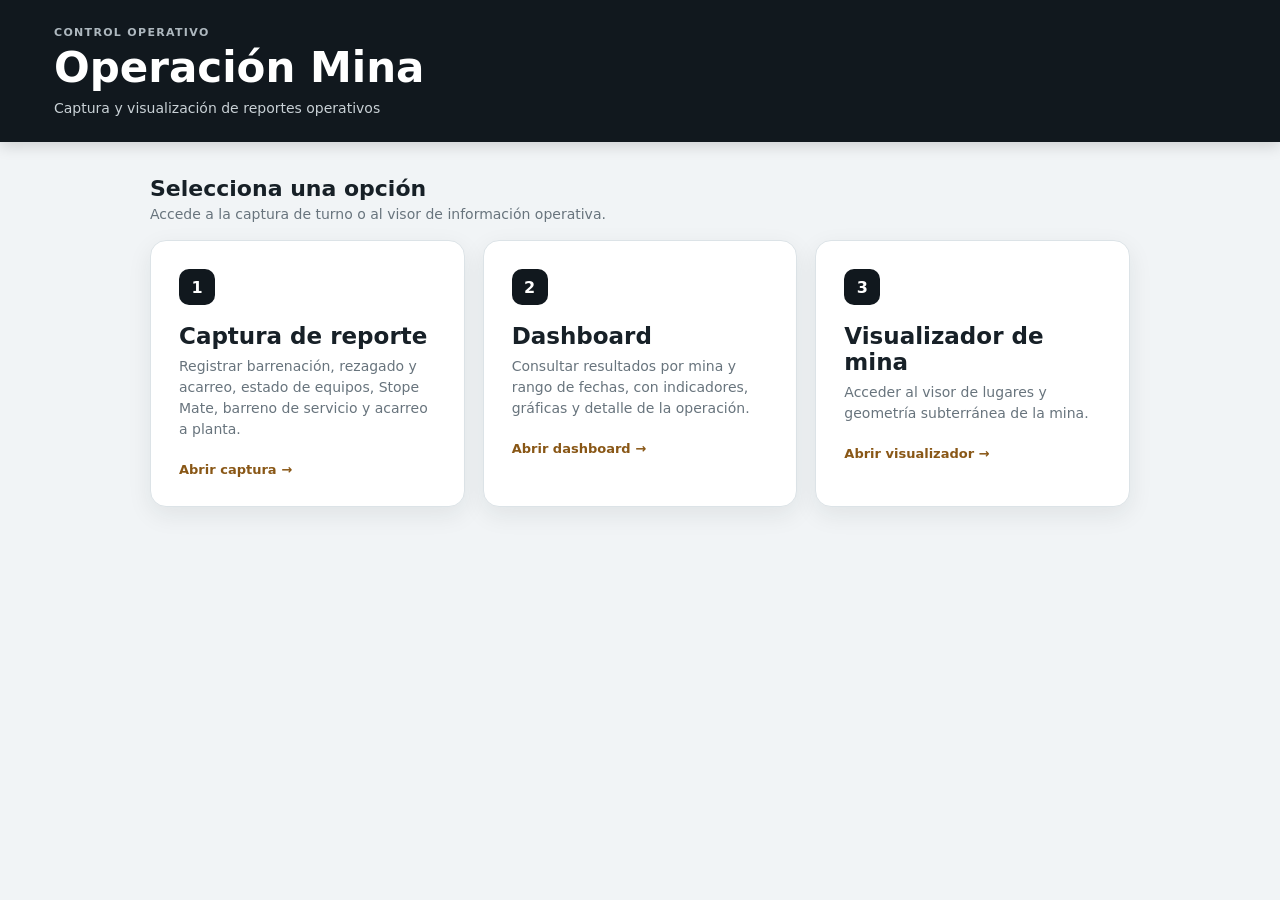
==== commit f6811055: "Add files via upload" ====
--- a/index.html
+++ b/index.html
@@ -3,6 +3,13 @@
 <head>
   <meta charset="UTF-8" />
   <meta name="viewport" content="width=device-width, initial-scale=1.0" />
+  <meta name="theme-color" content="#11181e" />
+  <meta name="mobile-web-app-capable" content="yes" />
+  <meta name="apple-mobile-web-app-capable" content="yes" />
+  <meta name="apple-mobile-web-app-status-bar-style" content="black-translucent" />
+  <meta name="apple-mobile-web-app-title" content="Operación Mina" />
+  <link rel="manifest" href="manifest.json?v=1" />
+  <link rel="apple-touch-icon" href="icon-192.png" />
   <title>Operación Mina</title>
   <style>
     :root {
@@ -45,7 +52,7 @@
     .intro { margin-bottom: 18px; }
     .intro h2 { margin: 0 0 5px; font-size: 22px; }
     .intro p { margin: 0; color: var(--muted); font-size: 14px; }
-    .menu-grid { display: grid; grid-template-columns: repeat(2, 1fr); gap: 18px; }
+    .menu-grid { display: grid; grid-template-columns: repeat(3, 1fr); gap: 18px; }
     .menu-card {
       display: block;
       text-decoration: none;
@@ -117,7 +124,23 @@
         <p>Consultar resultados por mina y rango de fechas, con indicadores, gráficas y detalle de la operación.</p>
         <span class="action">Abrir dashboard →</span>
       </a>
+
+      <a class="menu-card" href="https://minecad-visor.github.io/Underground/">
+        <span class="number">3</span>
+        <h3>Visualizador de mina</h3>
+        <p>Acceder al visor de lugares y geometría subterránea de la mina.</p>
+        <span class="action">Abrir visualizador →</span>
+      </a>
     </section>
   </main>
+  <script>
+    if ("serviceWorker" in navigator) {
+      window.addEventListener("load", () => {
+        navigator.serviceWorker
+          .register("service-worker.js?v=1")
+          .catch(error => console.error("Service Worker:", error));
+      });
+    }
+  </script>
 </body>
 </html>
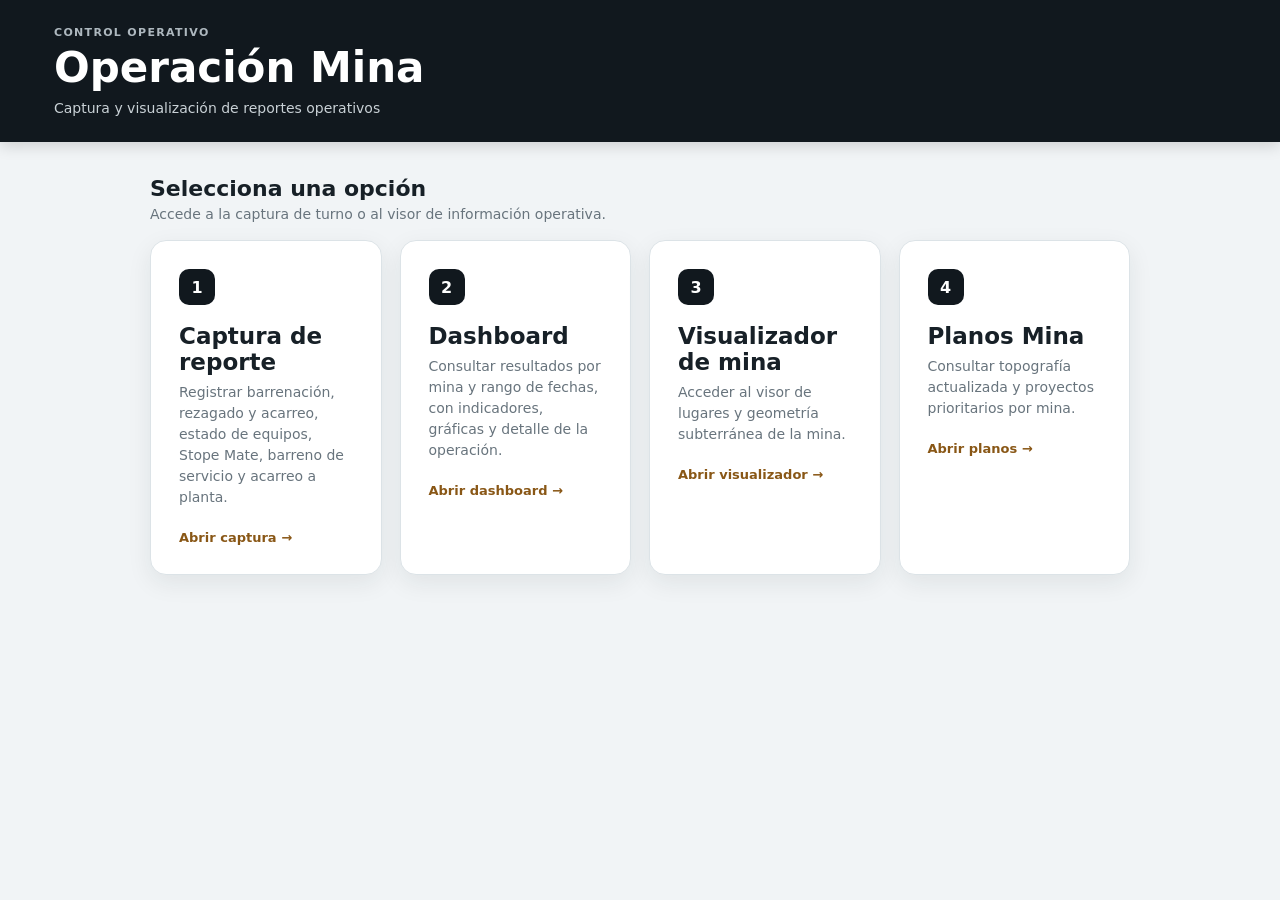
==== commit 350ae6f5: "Add files via upload" ====
--- a/index.html
+++ b/index.html
@@ -52,7 +52,7 @@
     .intro { margin-bottom: 18px; }
     .intro h2 { margin: 0 0 5px; font-size: 22px; }
     .intro p { margin: 0; color: var(--muted); font-size: 14px; }
-    .menu-grid { display: grid; grid-template-columns: repeat(3, 1fr); gap: 18px; }
+    .menu-grid { display: grid; grid-template-columns: repeat(4, 1fr); gap: 18px; }
     .menu-card {
       display: block;
       text-decoration: none;
@@ -89,6 +89,9 @@
       color: var(--accent-dark);
       font-weight: 900;
       font-size: 13px;
+    }
+    @media (max-width: 1100px) {
+      .menu-grid { grid-template-columns: repeat(2, 1fr); }
     }
     @media (max-width: 700px) {
       main { margin-top: 18px; }
@@ -131,6 +134,13 @@
         <p>Acceder al visor de lugares y geometría subterránea de la mina.</p>
         <span class="action">Abrir visualizador →</span>
       </a>
+
+      <a class="menu-card" href="planos.html">
+        <span class="number">4</span>
+        <h3>Planos Mina</h3>
+        <p>Consultar topografía actualizada y proyectos prioritarios por mina.</p>
+        <span class="action">Abrir planos →</span>
+      </a>
     </section>
   </main>
   <script>
